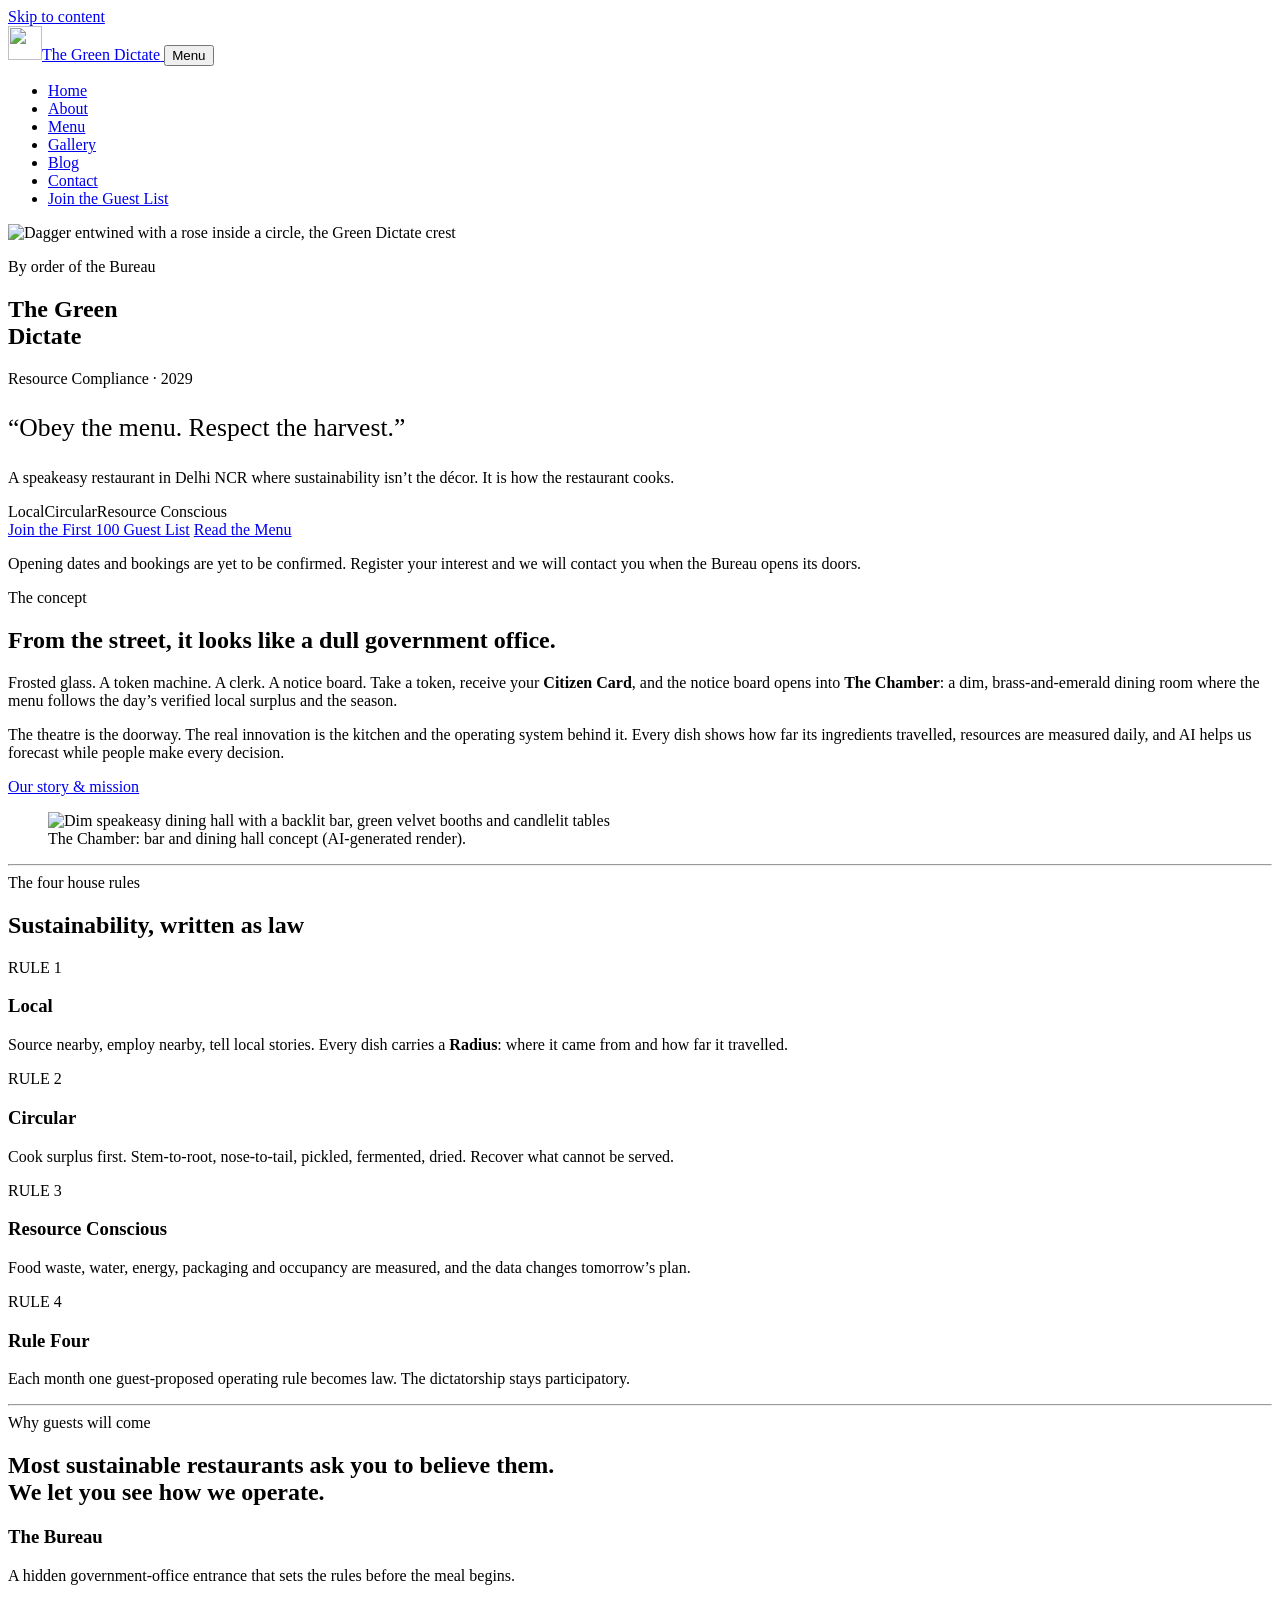
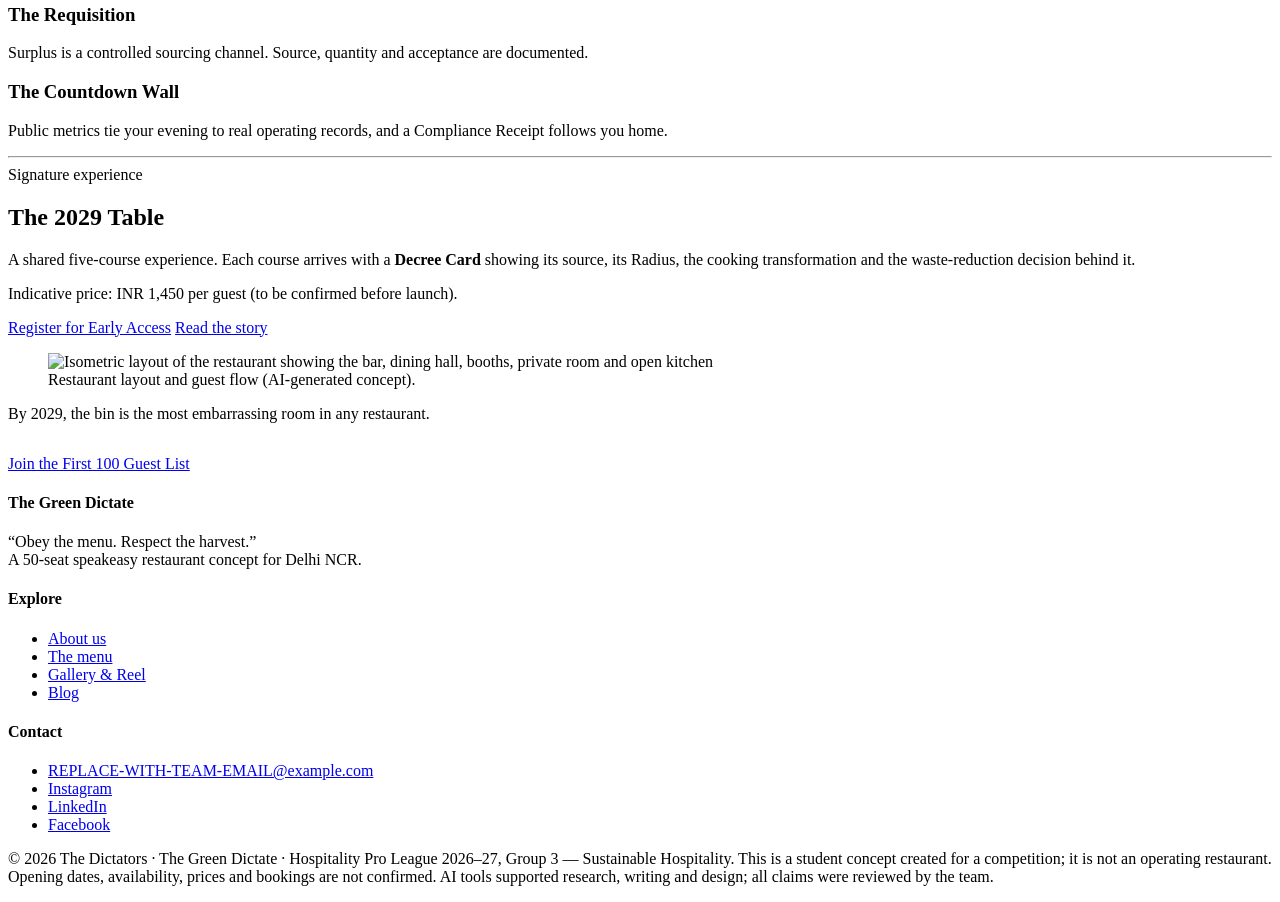
==== index.html @ 4041a2a7 "Add files" ====
<!DOCTYPE html>
<html lang="en">
<head>
<meta charset="utf-8">
<meta name="viewport" content="width=device-width, initial-scale=1">
<title>The Green Dictate | Speakeasy Sustainable Restaurant, Delhi NCR</title>
<meta name="description" content="The Green Dictate is a speakeasy restaurant concept in Delhi NCR where sustainability is the operating system. Obey the menu. Respect the harvest.">
<meta name="theme-color" content="#070b08">
<meta property="og:title" content="The Green Dictate | Speakeasy Sustainable Restaurant, Delhi NCR">
<meta property="og:description" content="The Green Dictate is a speakeasy restaurant concept in Delhi NCR where sustainability is the operating system. Obey the menu. Respect the harvest.">
<meta property="og:type" content="website">
<link rel="icon" href="assets/img/logo.svg" type="image/svg+xml">
<link rel="preconnect" href="https://fonts.googleapis.com">
<link rel="preconnect" href="https://fonts.gstatic.com" crossorigin>
<link href="https://fonts.googleapis.com/css2?family=Lora:ital,wght@0,400;0,600;1,400&family=Oswald:wght@400;500;600&family=Playfair+Display:ital,wght@0,600;0,800;1,500&display=swap" rel="stylesheet">
<link rel="stylesheet" href="assets/css/style.css">
</head>
<body>
<a class="skip" href="#main">Skip to content</a>
<header class="site-header">
  <div class="wrap nav">
    <a class="brand" href="index.html" aria-label="The Green Dictate — home">
      <img src="assets/img/logo.svg" alt="" width="34" height="34"><span>The Green Dictate</span>
    </a>
    <button class="menu-toggle" aria-expanded="false" aria-controls="nav-list">Menu</button>
    <ul id="nav-list">
      <li><a href="index.html" aria-current="page">Home</a></li><li><a href="about.html">About</a></li><li><a href="menu.html">Menu</a></li><li><a href="gallery.html">Gallery</a></li><li><a href="blog.html">Blog</a></li><li><a href="contact.html">Contact</a></li>
      <li><a class="btn btn-primary" href="contact.html#guest-list">Join the Guest List</a></li>
    </ul>
  </div>
</header>
<main id="main">

<section class="hero">
  <div class="wrap">
    <img class="crest" src="assets/img/crest.jpg" alt="Dagger entwined with a rose inside a circle, the Green Dictate crest" width="120" height="183">
    <p class="by">By order of the Bureau</p>
    <h1>The Green<br>Dictate</h1>
    <p class="sub">Resource Compliance · 2029</p>
    <p class="sub" style="font-size:1.6rem;color:var(--gold)">“Obey the menu. Respect the harvest.”</p>
    <p class="tag lead">A speakeasy restaurant in Delhi NCR where sustainability isn’t the décor. It is how the restaurant cooks.</p>
    <div class="badges"><span class="badge">Local</span><span class="badge">Circular</span><span class="badge">Resource Conscious</span></div>
    <div class="btn-row" style="justify-content:center">
      <a class="btn btn-primary" href="contact.html#guest-list">Join the First 100 Guest List</a>
      <a class="btn btn-ghost" href="menu.html">Read the Menu</a>
    </div>
    <p class="notice">Opening dates and bookings are yet to be confirmed. Register your interest and we will contact you when the Bureau opens its doors.</p>
  </div>
</section>

<section>
  <div class="wrap split">
    <div>
      <span class="eyebrow">The concept</span>
      <h2>From the street, it looks like a dull government office.</h2>
      <p>Frosted glass. A token machine. A clerk. A notice board. Take a token, receive your <strong>Citizen Card</strong>, and the notice board opens into <strong>The Chamber</strong>: a dim, brass-and-emerald dining room where the menu follows the day’s verified local surplus and the season.</p>
      <p>The theatre is the doorway. The real innovation is the kitchen and the operating system behind it. Every dish shows how far its ingredients travelled, resources are measured daily, and AI helps us forecast while people make every decision.</p>
      <div class="btn-row"><a class="btn btn-ghost" href="about.html">Our story &amp; mission</a></div>
    </div>
    <figure class="frame">
      <img src="assets/img/decor.jpg" alt="Dim speakeasy dining hall with a backlit bar, green velvet booths and candlelit tables" loading="lazy">
      <figcaption>The Chamber: bar and dining hall concept (AI-generated render).</figcaption>
    </figure>
  </div>
</section>
<hr class="rule">

<section>
  <div class="wrap">
    <div class="section-head center">
      <span class="eyebrow">The four house rules</span>
      <h2>Sustainability, written as law</h2>
    </div>
    <div class="grid g4">
      <div class="card"><span class="num">RULE 1</span><h3>Local</h3><p>Source nearby, employ nearby, tell local stories. Every dish carries a <strong>Radius</strong>: where it came from and how far it travelled.</p></div>
      <div class="card"><span class="num">RULE 2</span><h3>Circular</h3><p>Cook surplus first. Stem-to-root, nose-to-tail, pickled, fermented, dried. Recover what cannot be served.</p></div>
      <div class="card"><span class="num">RULE 3</span><h3>Resource Conscious</h3><p>Food waste, water, energy, packaging and occupancy are measured, and the data changes tomorrow’s plan.</p></div>
      <div class="card"><span class="num">RULE 4</span><h3>Rule Four</h3><p>Each month one guest-proposed operating rule becomes law. The dictatorship stays participatory.</p></div>
    </div>
  </div>
</section>
<hr class="rule">

<section>
  <div class="wrap">
    <div class="section-head center">
      <span class="eyebrow">Why guests will come</span>
      <h2>Most sustainable restaurants ask you to believe them.<br>We let you see how we operate.</h2>
    </div>
    <div class="grid g3">
      <div class="card"><h3>The Bureau</h3><p>A hidden government-office entrance that sets the rules before the meal begins.</p></div>
      <div class="card"><h3>The Requisition</h3><p>Surplus is a controlled sourcing channel. Source, quantity and acceptance are documented.</p></div>
      <div class="card"><h3>The Countdown Wall</h3><p>Public metrics tie your evening to real operating records, and a Compliance Receipt follows you home.</p></div>
    </div>
  </div>
</section>
<hr class="rule">

<section>
  <div class="wrap split rev">
    <div>
      <span class="eyebrow">Signature experience</span>
      <h2>The 2029 Table</h2>
      <p>A shared five-course experience. Each course arrives with a <strong>Decree Card</strong> showing its source, its Radius, the cooking transformation and the waste-reduction decision behind it.</p>
      <p class="muted">Indicative price: INR 1,450 per guest (to be confirmed before launch).</p>
      <div class="btn-row">
        <a class="btn btn-primary" href="contact.html#guest-list">Register for Early Access</a>
        <a class="btn btn-ghost" href="blog/our-signature-experience.html">Read the story</a>
      </div>
    </div>
    <figure class="frame">
      <img src="assets/img/layout.jpg" alt="Isometric layout of the restaurant showing the bar, dining hall, booths, private room and open kitchen" loading="lazy">
      <figcaption>Restaurant layout and guest flow (AI-generated concept).</figcaption>
    </figure>
  </div>
</section>

<section style="padding-top:0">
  <div class="wrap">
    <div class="quote">By 2029, the bin is the most embarrassing room in any restaurant.</div>
    <div class="btn-row" style="justify-content:center;margin-top:2rem">
      <a class="btn btn-primary" href="contact.html#guest-list">Join the First 100 Guest List</a>
    </div>
  </div>
</section>

</main>
<footer class="site-footer">
  <div class="wrap">
    <div class="footer-grid">
      <div>
        <h4>The Green Dictate</h4>
        <p class="muted">“Obey the menu. Respect the harvest.”<br>A 50-seat speakeasy restaurant concept for Delhi NCR.</p>
      </div>
      <div>
        <h4>Explore</h4>
        <ul>
          <li><a href="about.html">About us</a></li>
          <li><a href="menu.html">The menu</a></li>
          <li><a href="gallery.html">Gallery &amp; Reel</a></li>
          <li><a href="blog.html">Blog</a></li>
        </ul>
      </div>
      <div>
        <h4>Contact</h4>
        <ul>
          <li><a href="mailto:REPLACE-WITH-TEAM-EMAIL@example.com">REPLACE-WITH-TEAM-EMAIL@example.com</a></li>
          <li><a href="https://www.instagram.com/REPLACE_HANDLE" rel="noopener" target="_blank">Instagram</a></li>
          <li><a href="https://www.linkedin.com/company/REPLACE_PAGE" rel="noopener" target="_blank">LinkedIn</a></li>
          <li><a href="https://www.facebook.com/REPLACE_PAGE" rel="noopener" target="_blank">Facebook</a></li>
        </ul>
      </div>
    </div>
    <p class="legal">© <span id="year">2026</span> The Dictators · The Green Dictate · Hospitality Pro League 2026–27, Group 3 — Sustainable Hospitality. This is a student concept created for a competition; it is not an operating restaurant. Opening dates, availability, prices and bookings are not confirmed. AI tools supported research, writing and design; all claims were reviewed by the team.</p>
  </div>
</footer>
<script src="assets/js/main.js"></script>
</body>
</html>
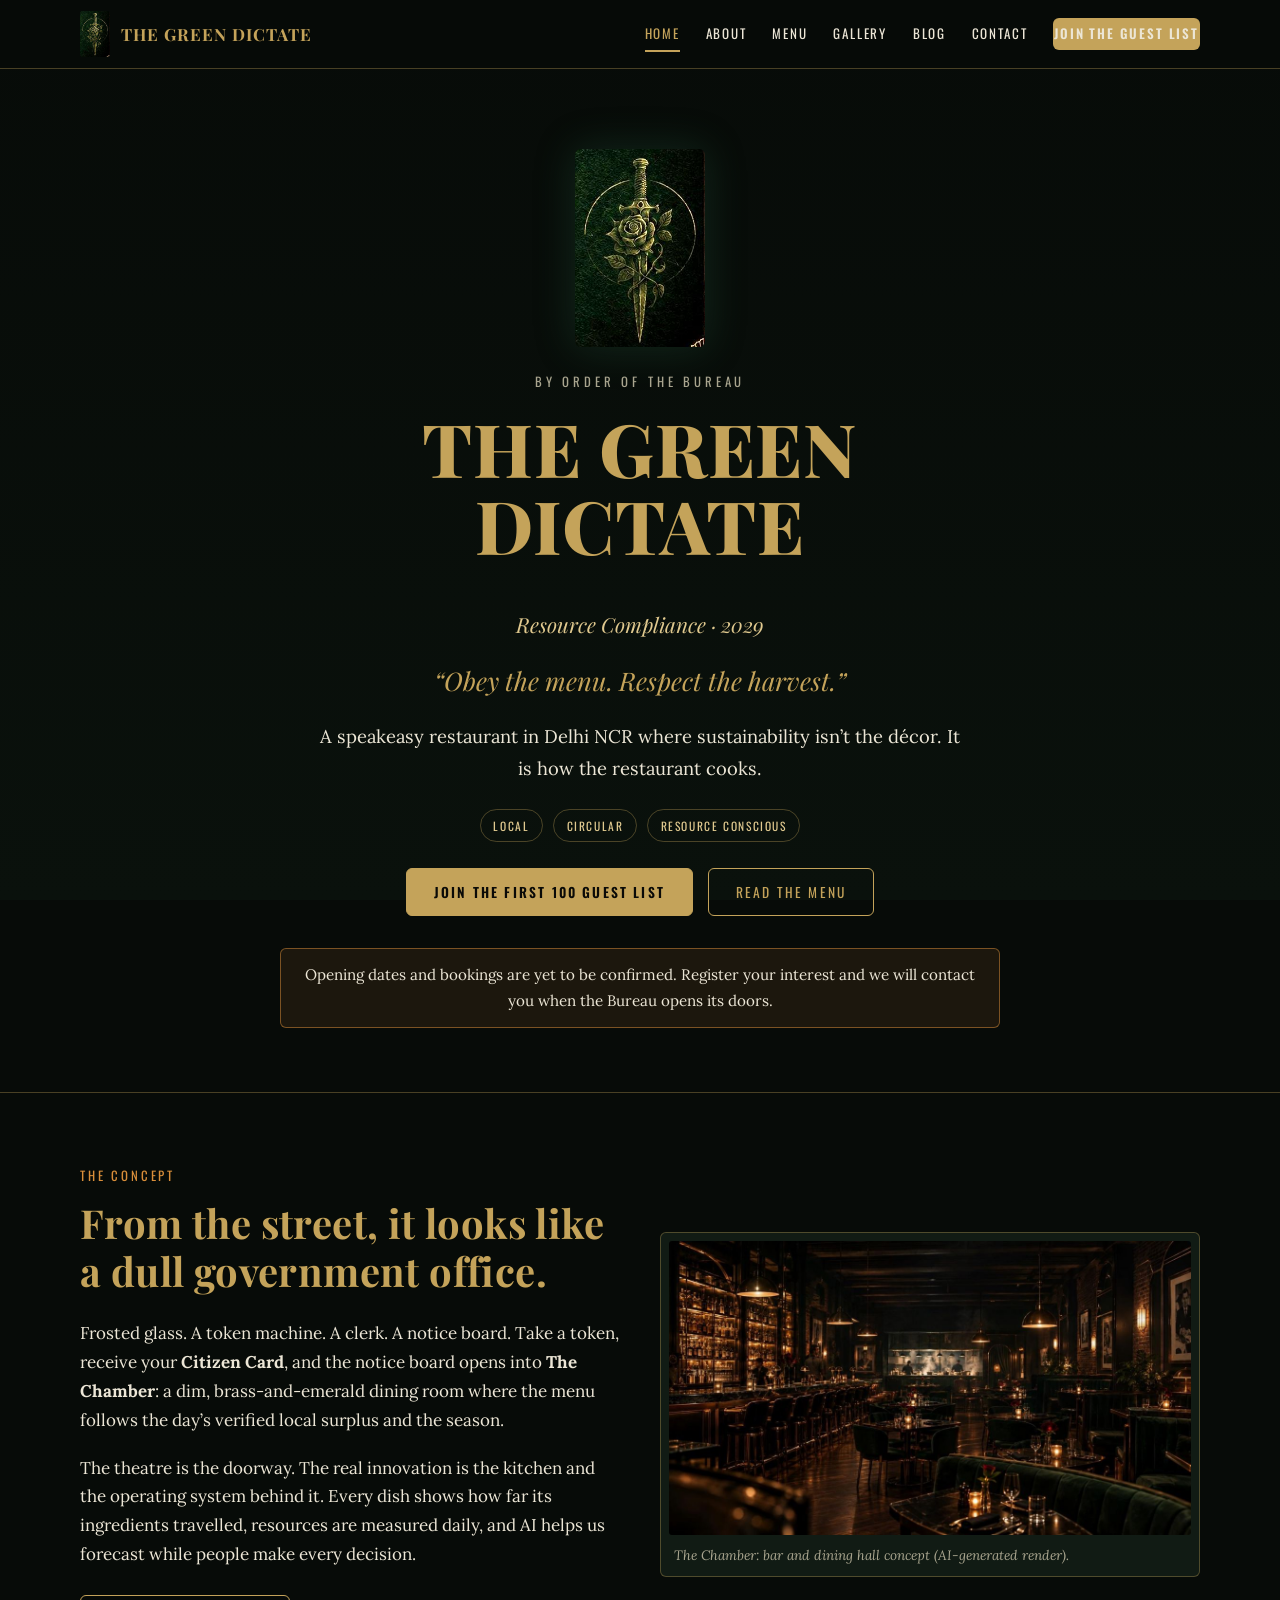
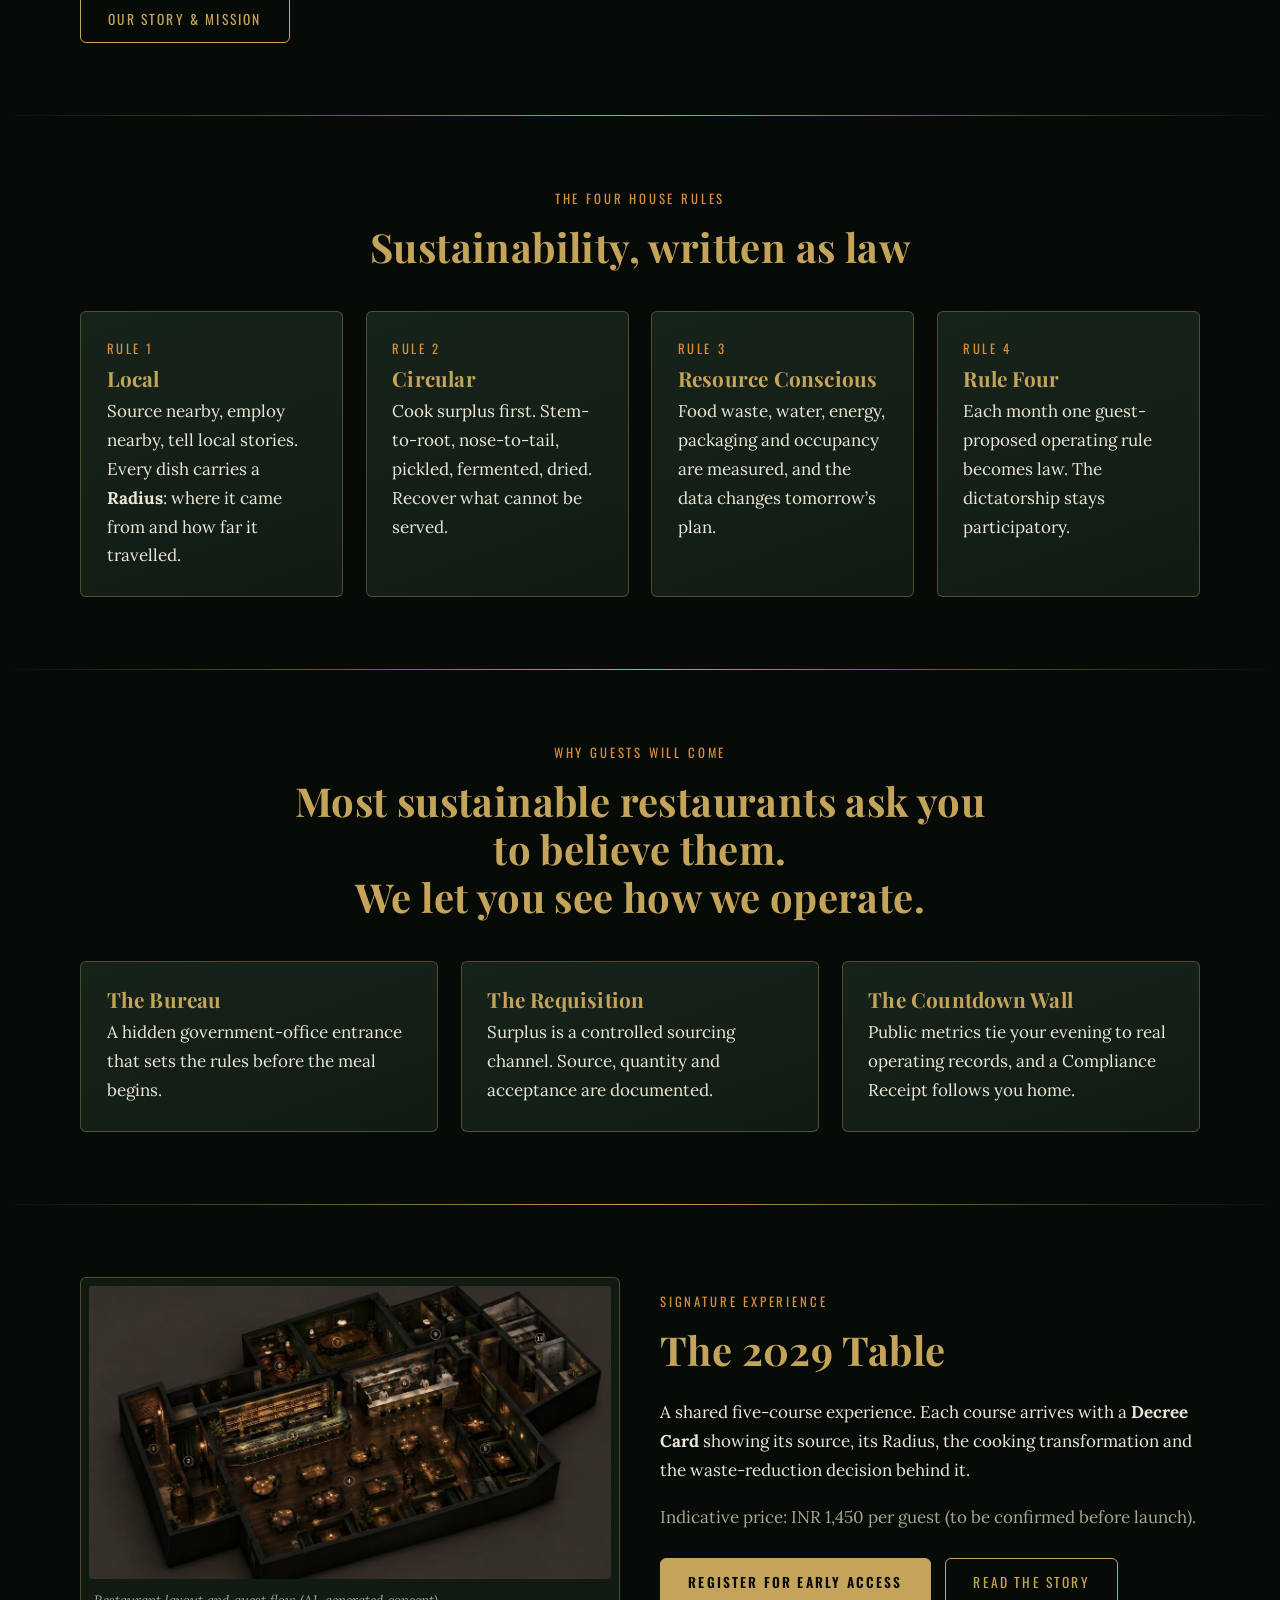
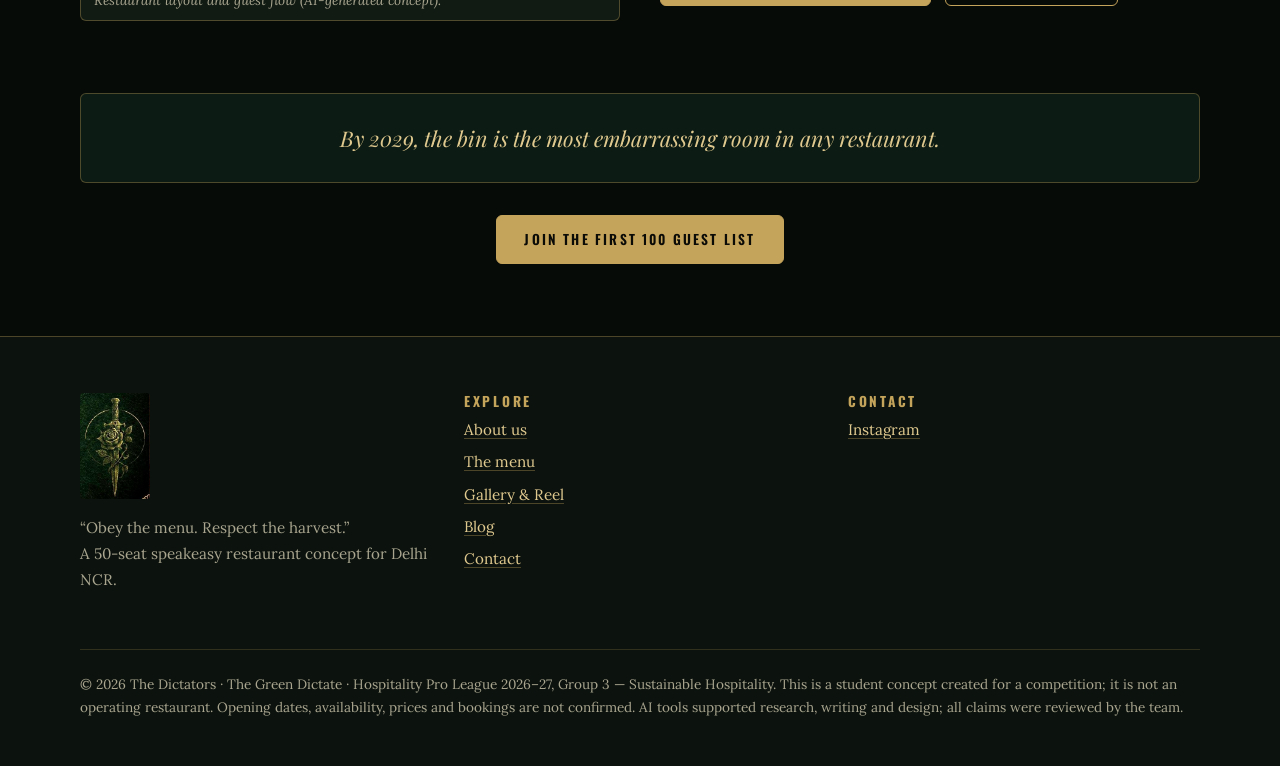
==== commit ec7d6e8f: "Add files via upload" ====
--- a/index.html
+++ b/index.html
@@ -9,23 +9,23 @@
 <meta property="og:title" content="The Green Dictate | Speakeasy Sustainable Restaurant, Delhi NCR">
 <meta property="og:description" content="The Green Dictate is a speakeasy restaurant concept in Delhi NCR where sustainability is the operating system. Obey the menu. Respect the harvest.">
 <meta property="og:type" content="website">
-<link rel="icon" href="assets/img/logo.svg" type="image/svg+xml">
+<link rel="icon" href="crest.jpg" type="image/jpeg">
 <link rel="preconnect" href="https://fonts.googleapis.com">
 <link rel="preconnect" href="https://fonts.gstatic.com" crossorigin>
 <link href="https://fonts.googleapis.com/css2?family=Lora:ital,wght@0,400;0,600;1,400&family=Oswald:wght@400;500;600&family=Playfair+Display:ital,wght@0,600;0,800;1,500&display=swap" rel="stylesheet">
-<link rel="stylesheet" href="assets/css/style.css">
+<link rel="stylesheet" href="style.css">
 </head>
 <body>
 <a class="skip" href="#main">Skip to content</a>
 <header class="site-header">
   <div class="wrap nav">
     <a class="brand" href="index.html" aria-label="The Green Dictate — home">
-      <img src="assets/img/logo.svg" alt="" width="34" height="34"><span>The Green Dictate</span>
+      <img src="crest.jpg" alt="" width="30" height="46" style="width:30px;height:auto;border-radius:3px"><span>The Green Dictate</span>
     </a>
     <button class="menu-toggle" aria-expanded="false" aria-controls="nav-list">Menu</button>
     <ul id="nav-list">
       <li><a href="index.html" aria-current="page">Home</a></li><li><a href="about.html">About</a></li><li><a href="menu.html">Menu</a></li><li><a href="gallery.html">Gallery</a></li><li><a href="blog.html">Blog</a></li><li><a href="contact.html">Contact</a></li>
-      <li><a class="btn btn-primary" href="contact.html#guest-list">Join the Guest List</a></li>
+      <li><a class="btn btn-primary" href="landing.html">Join the Guest List</a></li>
     </ul>
   </div>
 </header>
@@ -33,7 +33,7 @@
 
 <section class="hero">
   <div class="wrap">
-    <img class="crest" src="assets/img/crest.jpg" alt="Dagger entwined with a rose inside a circle, the Green Dictate crest" width="120" height="183">
+    <img class="crest" src="crest.jpg" alt="The Green Dictate crest: a dagger entwined with a rose" style="width:130px">
     <p class="by">By order of the Bureau</p>
     <h1>The Green<br>Dictate</h1>
     <p class="sub">Resource Compliance · 2029</p>
@@ -41,7 +41,7 @@
     <p class="tag lead">A speakeasy restaurant in Delhi NCR where sustainability isn’t the décor. It is how the restaurant cooks.</p>
     <div class="badges"><span class="badge">Local</span><span class="badge">Circular</span><span class="badge">Resource Conscious</span></div>
     <div class="btn-row" style="justify-content:center">
-      <a class="btn btn-primary" href="contact.html#guest-list">Join the First 100 Guest List</a>
+      <a class="btn btn-primary" href="landing.html">Join the First 100 Guest List</a>
       <a class="btn btn-ghost" href="menu.html">Read the Menu</a>
     </div>
     <p class="notice">Opening dates and bookings are yet to be confirmed. Register your interest and we will contact you when the Bureau opens its doors.</p>
@@ -58,7 +58,7 @@
       <div class="btn-row"><a class="btn btn-ghost" href="about.html">Our story &amp; mission</a></div>
     </div>
     <figure class="frame">
-      <img src="assets/img/decor.jpg" alt="Dim speakeasy dining hall with a backlit bar, green velvet booths and candlelit tables" loading="lazy">
+      <img src="decor.jpg" alt="Dim speakeasy dining hall with a backlit bar, green velvet booths and candlelit tables" loading="lazy">
       <figcaption>The Chamber: bar and dining hall concept (AI-generated render).</figcaption>
     </figure>
   </div>
@@ -104,12 +104,12 @@
       <p>A shared five-course experience. Each course arrives with a <strong>Decree Card</strong> showing its source, its Radius, the cooking transformation and the waste-reduction decision behind it.</p>
       <p class="muted">Indicative price: INR 1,450 per guest (to be confirmed before launch).</p>
       <div class="btn-row">
-        <a class="btn btn-primary" href="contact.html#guest-list">Register for Early Access</a>
-        <a class="btn btn-ghost" href="blog/our-signature-experience.html">Read the story</a>
+        <a class="btn btn-primary" href="landing.html">Register for Early Access</a>
+        <a class="btn btn-ghost" href="our-signature-experience.html">Read the story</a>
       </div>
     </div>
     <figure class="frame">
-      <img src="assets/img/layout.jpg" alt="Isometric layout of the restaurant showing the bar, dining hall, booths, private room and open kitchen" loading="lazy">
+      <img src="layout.jpg" alt="Isometric layout of the restaurant showing the bar, dining hall, booths, private room and open kitchen" loading="lazy">
       <figcaption>Restaurant layout and guest flow (AI-generated concept).</figcaption>
     </figure>
   </div>
@@ -119,7 +119,7 @@
   <div class="wrap">
     <div class="quote">By 2029, the bin is the most embarrassing room in any restaurant.</div>
     <div class="btn-row" style="justify-content:center;margin-top:2rem">
-      <a class="btn btn-primary" href="contact.html#guest-list">Join the First 100 Guest List</a>
+      <a class="btn btn-primary" href="landing.html">Join the First 100 Guest List</a>
     </div>
   </div>
 </section>
@@ -129,7 +129,7 @@
   <div class="wrap">
     <div class="footer-grid">
       <div>
-        <h4>The Green Dictate</h4>
+        <img src="crest.jpg" alt="The Green Dictate crest" width="70" style="width:70px;border-radius:4px;margin-bottom:1rem">
         <p class="muted">“Obey the menu. Respect the harvest.”<br>A 50-seat speakeasy restaurant concept for Delhi NCR.</p>
       </div>
       <div>
@@ -139,21 +139,20 @@
           <li><a href="menu.html">The menu</a></li>
           <li><a href="gallery.html">Gallery &amp; Reel</a></li>
           <li><a href="blog.html">Blog</a></li>
+          <li><a href="contact.html">Contact</a></li>
         </ul>
       </div>
       <div>
         <h4>Contact</h4>
         <ul>
-          <li><a href="mailto:REPLACE-WITH-TEAM-EMAIL@example.com">REPLACE-WITH-TEAM-EMAIL@example.com</a></li>
-          <li><a href="https://www.instagram.com/REPLACE_HANDLE" rel="noopener" target="_blank">Instagram</a></li>
-          <li><a href="https://www.linkedin.com/company/REPLACE_PAGE" rel="noopener" target="_blank">LinkedIn</a></li>
-          <li><a href="https://www.facebook.com/REPLACE_PAGE" rel="noopener" target="_blank">Facebook</a></li>
+          <li><a href="https://www.instagram.com/stateofdictators" rel="noopener" target="_blank">Instagram</a></li>
         </ul>
       </div>
     </div>
     <p class="legal">© <span id="year">2026</span> The Dictators · The Green Dictate · Hospitality Pro League 2026–27, Group 3 — Sustainable Hospitality. This is a student concept created for a competition; it is not an operating restaurant. Opening dates, availability, prices and bookings are not confirmed. AI tools supported research, writing and design; all claims were reviewed by the team.</p>
   </div>
 </footer>
-<script src="assets/js/main.js"></script>
+
+<script src="main.js"></script>
 </body>
 </html>
--- a/style.css
+++ b/style.css
@@ -0,0 +1,183 @@
+/* The Green Dictate — site styles. Mobile-first. */
+:root{
+  --black:#070b08;
+  --ink:#0c130e;
+  --panel:#111b14;
+  --panel-2:#16231a;
+  --emerald:#1f4d34;
+  --emerald-bright:#2f7a52;
+  --gold:#c4a35a;
+  --gold-soft:#e0c98f;
+  --amber:#d98e3a;
+  --text:#ece6d6;
+  --muted:#a9a58f;
+  --line:rgba(196,163,90,.35);
+  --radius:6px;
+  --serif:"Playfair Display","Times New Roman",Georgia,serif;
+  --body:"Lora",Georgia,"Times New Roman",serif;
+  --label:"Oswald","Arial Narrow",Arial,sans-serif;
+  --max:1120px;
+}
+*{box-sizing:border-box}
+html{scroll-behavior:smooth;-webkit-text-size-adjust:100%}
+body{
+  margin:0;background:var(--black);color:var(--text);
+  font-family:var(--body);font-size:17px;line-height:1.7;
+  background-image:linear-gradient(#070b08,#0a110c);
+  background-attachment:fixed;background-size:cover;
+}
+img{max-width:100%;height:auto;display:block}
+a{color:var(--gold-soft);text-decoration-color:var(--line);text-underline-offset:3px}
+a:hover{color:var(--gold)}
+:focus-visible{outline:3px solid var(--amber);outline-offset:3px;border-radius:3px}
+.skip{position:absolute;left:-999px;top:8px;background:var(--gold);color:#000;padding:10px 16px;z-index:200;font-family:var(--label)}
+.skip:focus{left:8px}
+.wrap{width:min(100% - 2.5rem,var(--max));margin-inline:auto}
+h1,h2,h3,h4{font-family:var(--serif);color:var(--gold);line-height:1.2;margin:0 0 .6em;letter-spacing:.01em}
+h1{font-size:clamp(2.4rem,7vw,4.6rem);font-weight:800;text-transform:uppercase;line-height:1.05}
+h2{font-size:clamp(1.7rem,4.5vw,2.5rem)}
+h3{font-size:1.3rem}
+p{margin:0 0 1.1em}
+.eyebrow{font-family:var(--label);letter-spacing:.22em;text-transform:uppercase;font-size:.8rem;color:var(--amber);margin:0 0 .8rem;display:block}
+.lead{font-size:1.2rem;color:var(--text)}
+.muted{color:var(--muted)}
+.rule{height:1px;background:linear-gradient(90deg,transparent,var(--gold),transparent);border:0;margin:0}
+section{padding:4.5rem 0}
+.section-head{max-width:720px;margin-bottom:2.5rem}
+.center{text-align:center;margin-inline:auto}
+
+/* Header */
+.site-header{position:sticky;top:0;z-index:100;background:rgba(7,11,8,.94);backdrop-filter:blur(8px);border-bottom:1px solid var(--line)}
+.nav{display:flex;align-items:center;justify-content:space-between;min-height:68px;gap:1rem}
+.brand{display:flex;align-items:center;gap:.7rem;text-decoration:none;color:var(--gold)}
+.brand img{width:34px;height:auto}
+.brand span{font-family:var(--serif);font-weight:700;font-size:1.05rem;letter-spacing:.06em;text-transform:uppercase}
+.menu-toggle{display:none;background:none;border:1px solid var(--line);color:var(--gold);padding:.5rem .8rem;font-family:var(--label);letter-spacing:.15em;cursor:pointer;border-radius:var(--radius)}
+.nav ul{display:flex;gap:1.6rem;list-style:none;margin:0;padding:0;align-items:center}
+.nav ul a{font-family:var(--label);text-transform:uppercase;letter-spacing:.14em;font-size:.82rem;color:var(--text);text-decoration:none;padding:.4rem 0;border-bottom:2px solid transparent}
+.nav ul a:hover,.nav ul a[aria-current="page"]{color:var(--gold);border-bottom-color:var(--gold)}
+@media (max-width:860px){
+  .menu-toggle{display:block}
+  .nav ul{position:absolute;top:68px;left:0;right:0;background:var(--ink);flex-direction:column;gap:0;padding:.5rem 1.25rem 1.25rem;border-bottom:1px solid var(--line);display:none;align-items:stretch}
+  .nav ul.open{display:flex}
+  .nav ul li{border-bottom:1px solid rgba(196,163,90,.15)}
+  .nav ul a{display:block;padding:.9rem 0;border-bottom:0}
+  .nav ul .btn{margin-top:1rem;text-align:center}
+}
+
+/* Buttons */
+.btn{display:inline-block;font-family:var(--label);text-transform:uppercase;letter-spacing:.16em;font-size:.85rem;padding:.95rem 1.7rem;border-radius:var(--radius);text-decoration:none;border:1px solid var(--gold);cursor:pointer;transition:.2s;line-height:1.2}
+.btn-primary{background:var(--gold);color:#0a0a07;font-weight:600}
+.btn-primary:hover{background:var(--gold-soft);color:#000}
+.btn-ghost{background:transparent;color:var(--gold)}
+.btn-ghost:hover{background:rgba(196,163,90,.12);color:var(--gold-soft)}
+.btn-row{display:flex;flex-wrap:wrap;gap:.9rem;margin-top:1.6rem}
+
+/* Hero */
+.hero{padding:5rem 0 4rem;text-align:center;position:relative;border-bottom:1px solid var(--line)}
+.hero .crest{width:120px;margin:0 auto 1.5rem;border-radius:4px;box-shadow:0 0 40px rgba(47,122,82,.25)}
+.hero .by{font-family:var(--label);letter-spacing:.3em;font-size:.8rem;color:var(--muted);text-transform:uppercase;margin-bottom:1rem}
+.hero .sub{font-family:var(--serif);font-style:italic;font-size:1.3rem;color:var(--gold-soft);margin:1rem 0 .4rem}
+.hero .tag{font-size:1.15rem;max-width:640px;margin:1.2rem auto}
+.hero .badges{display:flex;flex-wrap:wrap;gap:.6rem;justify-content:center;margin-top:1.6rem}
+.badge{font-family:var(--label);text-transform:uppercase;letter-spacing:.14em;font-size:.72rem;border:1px solid var(--line);color:var(--gold-soft);padding:.35rem .8rem;border-radius:99px}
+.notice{background:rgba(217,142,58,.1);border:1px solid rgba(217,142,58,.5);padding:.8rem 1.1rem;border-radius:var(--radius);font-size:.95rem;max-width:720px;margin:2rem auto 0;color:var(--text)}
+
+/* Grids & cards */
+.grid{display:grid;gap:1.4rem}
+.g2{grid-template-columns:repeat(auto-fit,minmax(min(100%,320px),1fr))}
+.g3{grid-template-columns:repeat(auto-fit,minmax(min(100%,260px),1fr))}
+.g4{grid-template-columns:repeat(auto-fit,minmax(min(100%,220px),1fr))}
+.card{background:linear-gradient(160deg,var(--panel-2),var(--panel));border:1px solid var(--line);border-radius:var(--radius);padding:1.6rem}
+.card h3{margin-bottom:.4rem}
+.card .num{font-family:var(--label);color:var(--amber);letter-spacing:.2em;font-size:.8rem;display:block;margin-bottom:.4rem}
+.card p:last-child{margin-bottom:0}
+.quote{border:1px solid var(--line);background:rgba(31,77,52,.25);padding:1.6rem;text-align:center;font-family:var(--serif);font-style:italic;font-size:1.35rem;color:var(--gold-soft);border-radius:var(--radius)}
+.split{display:grid;gap:2.5rem;align-items:center}
+@media(min-width:860px){.split{grid-template-columns:1fr 1fr}.split.rev>:first-child{order:2}}
+.frame{border:1px solid var(--line);padding:8px;background:var(--panel);border-radius:var(--radius)}
+.frame img{border-radius:3px;width:100%}
+.frame figcaption{font-size:.85rem;color:var(--muted);padding:.6rem .3rem 0;font-style:italic}
+figure{margin:0}
+
+/* Stats */
+.stats{display:grid;grid-template-columns:repeat(auto-fit,minmax(150px,1fr));gap:1px;background:var(--line);border:1px solid var(--line);border-radius:var(--radius);overflow:hidden}
+.stat{background:var(--panel);padding:1.4rem 1rem;text-align:center}
+.stat b{display:block;font-family:var(--serif);font-size:1.9rem;color:var(--gold)}
+.stat span{font-family:var(--label);letter-spacing:.14em;text-transform:uppercase;font-size:.72rem;color:var(--muted)}
+
+/* Tables / menu */
+.table-wrap{overflow-x:auto;border:1px solid var(--line);border-radius:var(--radius)}
+table{width:100%;border-collapse:collapse;min-width:520px}
+th,td{padding:.8rem 1rem;text-align:left;border-bottom:1px solid rgba(196,163,90,.18);vertical-align:top}
+th{background:rgba(196,163,90,.14);font-family:var(--label);text-transform:uppercase;letter-spacing:.14em;font-size:.78rem;color:var(--gold)}
+tr:last-child td{border-bottom:0}
+.menu-section{margin-bottom:2.4rem}
+.menu-section h3{display:flex;align-items:baseline;justify-content:space-between;gap:1rem;border-bottom:1px solid var(--line);padding-bottom:.5rem;margin-bottom:.4rem}
+.menu-section h3 small{font-family:var(--label);font-size:.75rem;letter-spacing:.14em;color:var(--muted);text-transform:uppercase;font-weight:400}
+.dish{display:grid;grid-template-columns:1fr auto;gap:.2rem 1.2rem;padding:.9rem 0;border-bottom:1px dashed rgba(196,163,90,.2)}
+.dish .name{font-family:var(--serif);font-size:1.1rem;color:var(--text);font-weight:600}
+.dish .price{font-family:var(--serif);color:var(--gold);font-size:1.1rem;text-align:right;white-space:nowrap}
+.dish .desc{color:var(--muted);font-size:.95rem}
+.dish .radius{color:var(--emerald-bright);font-family:var(--label);letter-spacing:.1em;font-size:.78rem;text-align:right;text-transform:uppercase}
+.radius-tag{color:#6fc597}
+
+/* Signature highlight */
+.signature{border:2px solid var(--gold);background:linear-gradient(160deg,rgba(31,77,52,.45),rgba(12,19,14,.9));padding:2rem;border-radius:var(--radius)}
+.signature .price-big{font-family:var(--serif);font-size:2.2rem;color:var(--gold)}
+
+/* Reel / media */
+.reel{aspect-ratio:9/16;max-width:340px;margin-inline:auto;border:1px dashed var(--gold);background:var(--panel);border-radius:var(--radius);display:flex;align-items:center;justify-content:center;text-align:center;padding:1.5rem;color:var(--muted)}
+.reel video,.reel iframe{width:100%;height:100%;border:0;border-radius:var(--radius)}
+.photo-slot{aspect-ratio:4/3;border:1px dashed var(--line);background:var(--panel);border-radius:var(--radius);display:flex;align-items:center;justify-content:center;text-align:center;padding:1rem;color:var(--muted);font-size:.9rem}
+.photo-slot img{width:100%;height:100%;object-fit:cover}
+.gallery{columns:1;column-gap:1.2rem}
+@media(min-width:700px){.gallery{columns:2}}
+.gallery figure{break-inside:avoid;margin-bottom:1.2rem}
+
+/* Steps */
+.steps{list-style:none;padding:0;margin:0;counter-reset:s;display:grid;gap:1rem}
+.steps li{counter-increment:s;display:grid;grid-template-columns:48px 1fr;gap:1rem;align-items:start;padding:1rem 1.2rem;border:1px solid var(--line);border-radius:var(--radius);background:var(--panel)}
+.steps li::before{content:counter(s);font-family:var(--serif);font-size:1.6rem;color:var(--gold);border:1px solid var(--gold);width:44px;height:44px;display:flex;align-items:center;justify-content:center;border-radius:50%}
+.steps li b{display:block;color:var(--gold-soft);font-family:var(--serif)}
+
+/* Forms */
+form{display:grid;gap:1.1rem}
+label{font-family:var(--label);letter-spacing:.14em;text-transform:uppercase;font-size:.8rem;color:var(--gold);display:block;margin-bottom:.35rem}
+input,select,textarea{width:100%;background:var(--ink);border:1px solid var(--line);color:var(--text);padding:.85rem 1rem;font:inherit;border-radius:var(--radius)}
+input:focus,select:focus,textarea:focus{outline:3px solid var(--amber);border-color:var(--amber)}
+.check{display:flex;gap:.7rem;align-items:flex-start;font-size:.9rem;color:var(--muted)}
+.check input{width:auto;margin-top:.35rem}
+.form-msg{display:none;padding:1rem;border:1px solid var(--emerald-bright);background:rgba(47,122,82,.2);border-radius:var(--radius)}
+
+/* Blog */
+.article{max-width:760px;margin-inline:auto}
+.article h1{font-size:clamp(2rem,6vw,3.2rem);text-transform:none}
+.article .meta{font-family:var(--label);letter-spacing:.14em;text-transform:uppercase;font-size:.78rem;color:var(--muted);margin-bottom:2rem}
+.article h2{margin-top:2.2rem;font-size:1.7rem}
+.article blockquote{margin:2rem 0;padding:1rem 1.5rem;border-left:3px solid var(--gold);font-family:var(--serif);font-style:italic;font-size:1.25rem;color:var(--gold-soft);background:rgba(31,77,52,.2)}
+.article .cta-box{margin-top:3rem;padding:1.8rem;border:1px solid var(--gold);border-radius:var(--radius);text-align:center;background:rgba(31,77,52,.25)}
+
+/* Footer */
+.site-footer{border-top:1px solid var(--line);background:var(--ink);padding:3.5rem 0 2rem;font-size:.95rem}
+.footer-grid{display:grid;gap:2rem;grid-template-columns:repeat(auto-fit,minmax(220px,1fr))}
+.site-footer h4{font-family:var(--label);letter-spacing:.2em;text-transform:uppercase;font-size:.85rem}
+.site-footer ul{list-style:none;padding:0;margin:0}
+.site-footer li{margin-bottom:.4rem}
+.legal{border-top:1px solid rgba(196,163,90,.2);margin-top:2.5rem;padding-top:1.4rem;color:var(--muted);font-size:.85rem}
+.page-title{padding:4rem 0 2.5rem;border-bottom:1px solid var(--line);text-align:center}
+.page-title h1{font-size:clamp(2rem,6vw,3.4rem)}
+
+@media (prefers-reduced-motion:reduce){*{scroll-behavior:auto!important;transition:none!important}}
+
+/* Team */
+.team{display:grid;gap:1.2rem;grid-template-columns:repeat(2,1fr)}
+@media(min-width:700px){.team{grid-template-columns:repeat(4,1fr)}}
+.member{margin:0;border:1px solid var(--line);border-radius:var(--radius);overflow:hidden;background:var(--panel)}
+.member img{width:100%;aspect-ratio:3/4;object-fit:cover;object-position:top;filter:contrast(1.02)}
+.member figcaption{padding:.8rem .9rem 1rem;text-align:center}
+.member b{display:block;font-family:var(--serif);color:var(--gold);font-size:1.02rem;line-height:1.25}
+.member span{display:block;font-family:var(--label);letter-spacing:.12em;text-transform:uppercase;font-size:.72rem;color:var(--muted);margin-top:.3rem}
+.reel video{object-fit:cover}
+.reel{padding:0;border-style:solid;overflow:hidden}
+.hero .crest{border-radius:6px}
